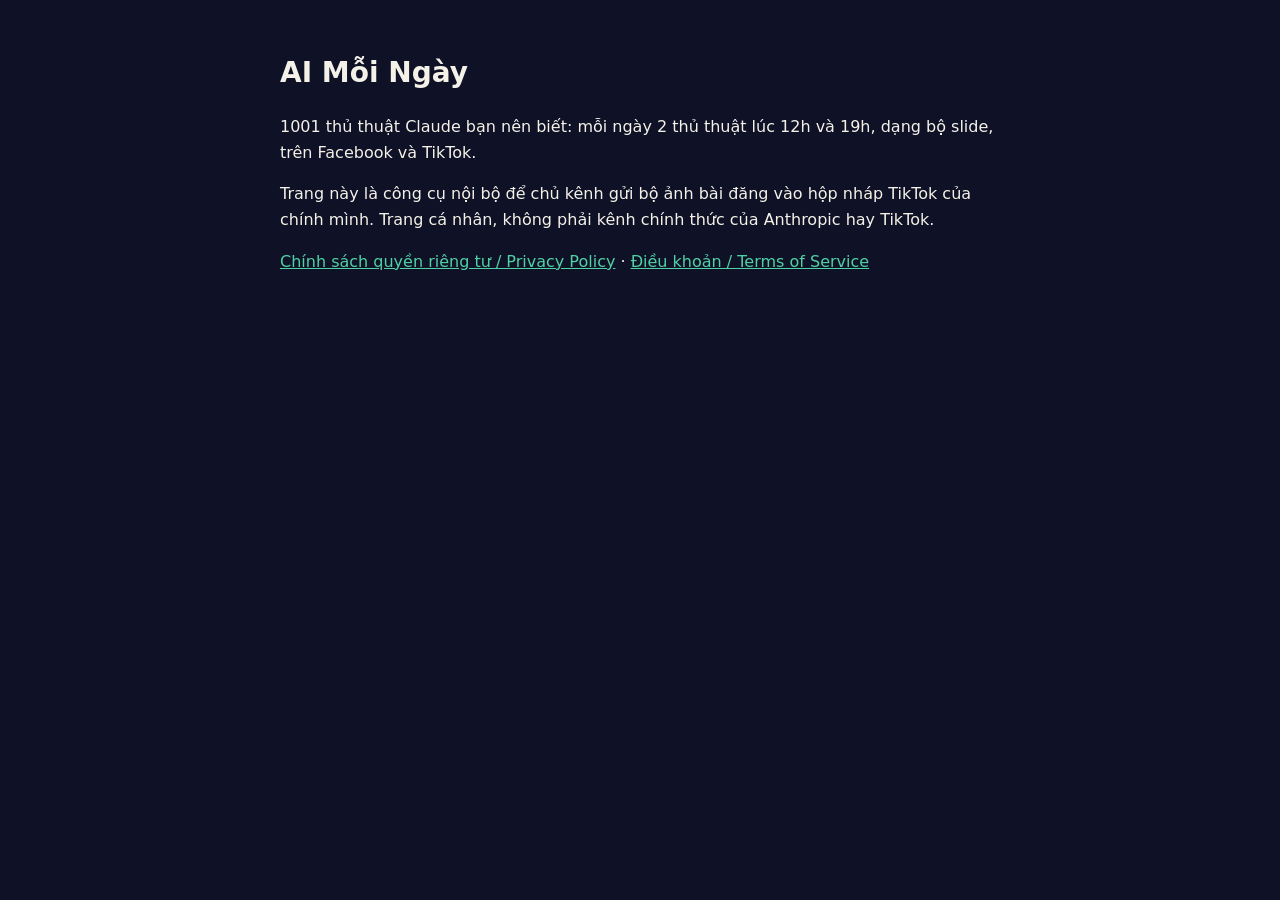
==== index.html @ 9f1babc6 "Trang cong khai cho TikTok: gioi thieu, chinh sach, dieu khoan, trang nhan ma Co-Authored-By: Claude" ====
<!doctype html><html lang="vi"><head><meta charset="utf-8"><meta name="viewport" content="width=device-width,initial-scale=1">
<title>AI Mỗi Ngày</title><link rel="stylesheet" href="style.css"></head><body><main>
<h1>AI Mỗi Ngày</h1>
<p>1001 thủ thuật Claude bạn nên biết: mỗi ngày 2 thủ thuật lúc 12h và 19h, dạng bộ slide, trên Facebook và TikTok.</p>
<p>Trang này là công cụ nội bộ để chủ kênh gửi bộ ảnh bài đăng vào hộp nháp TikTok của chính mình.
Trang cá nhân, không phải kênh chính thức của Anthropic hay TikTok.</p>
<p><a href="privacy.html">Chính sách quyền riêng tư / Privacy Policy</a> · <a href="terms.html">Điều khoản / Terms of Service</a></p>
</main></body></html>
---- style.css ----
:root{--bg:#0f1126;--fg:#f4f1e8;--mut:#a9acc9;--acc:#4FD1A5}
body{background:var(--bg);color:var(--fg);font:16px/1.6 system-ui,-apple-system,"Segoe UI",sans-serif;margin:0;padding:32px 16px}
main{max-width:720px;margin:0 auto}h1{font-size:28px}h2{font-size:20px;margin-top:28px}a{color:var(--acc)}small{color:var(--mut)}
code{background:#1e2048;padding:8px 12px;border-radius:8px;display:block;word-break:break-all;font-size:18px}
button{background:var(--acc);border:0;border-radius:8px;padding:10px 18px;font-size:16px;margin-top:12px;cursor:pointer}
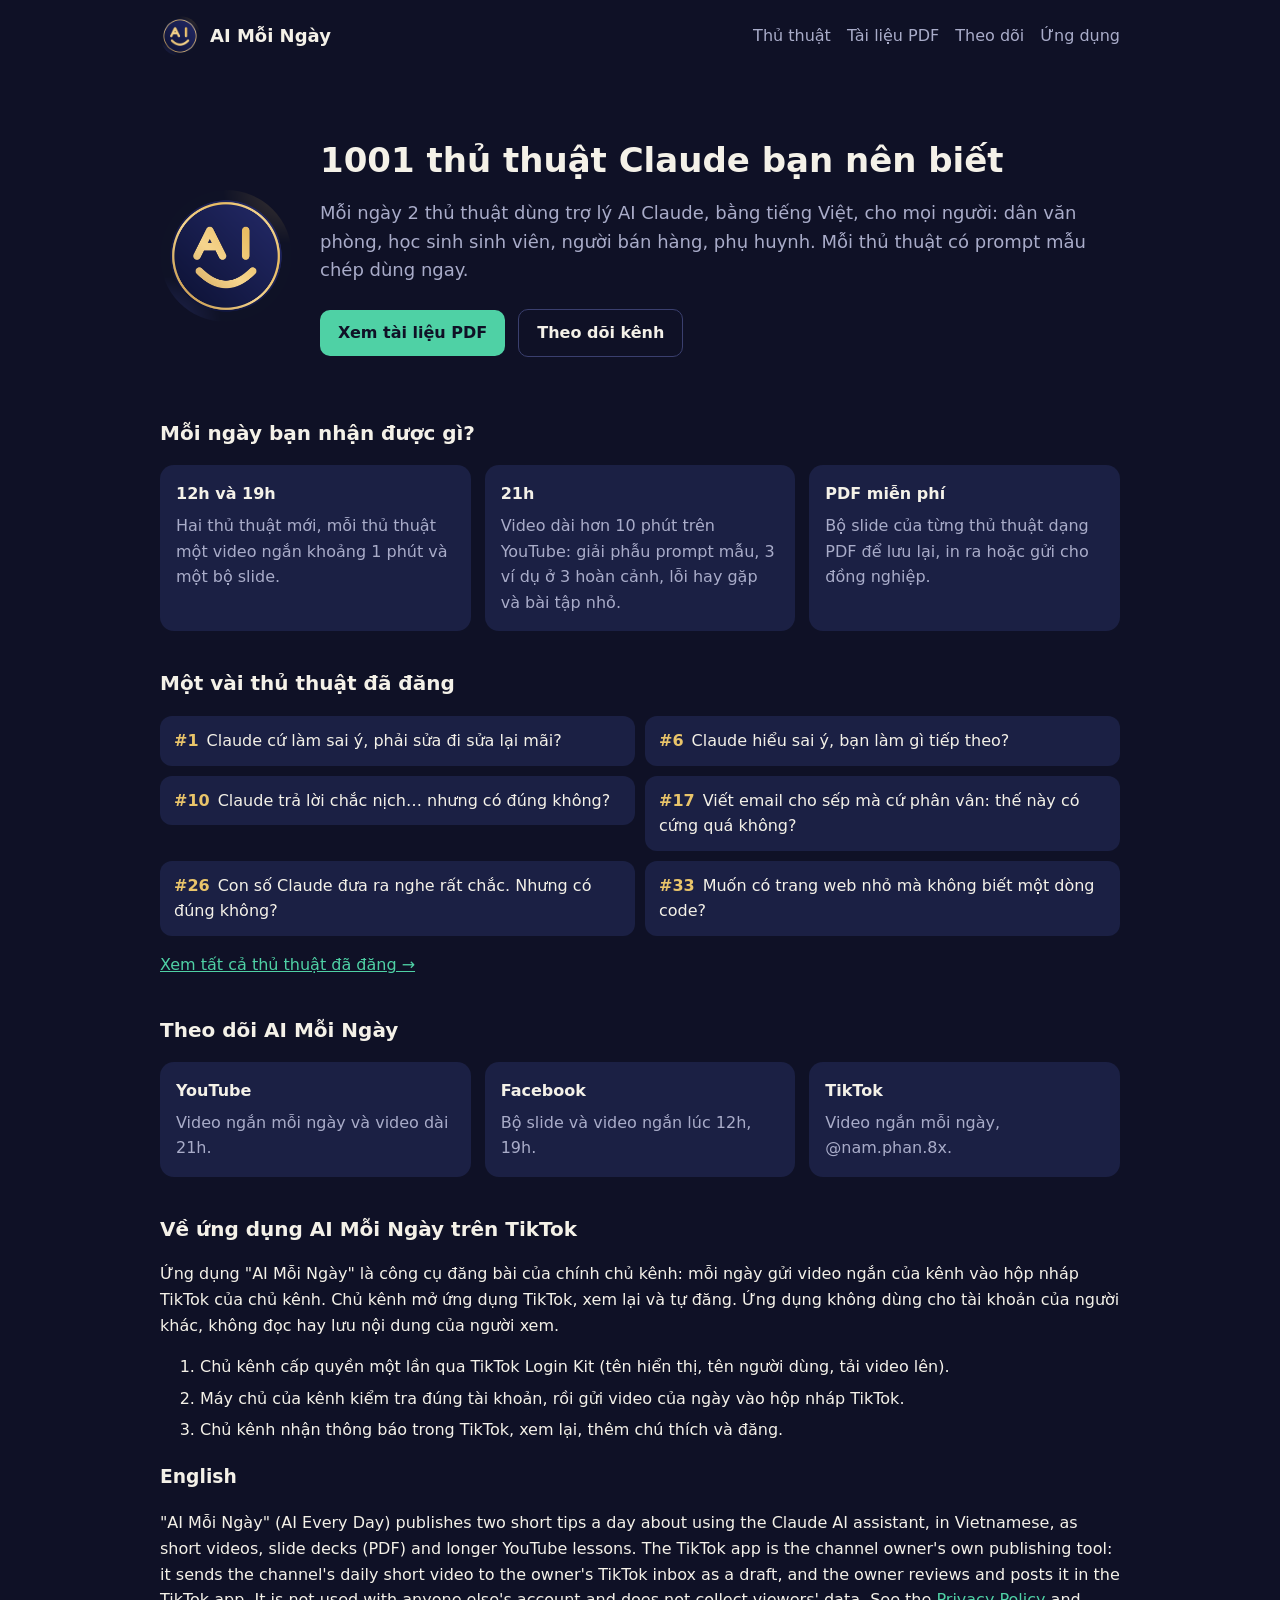
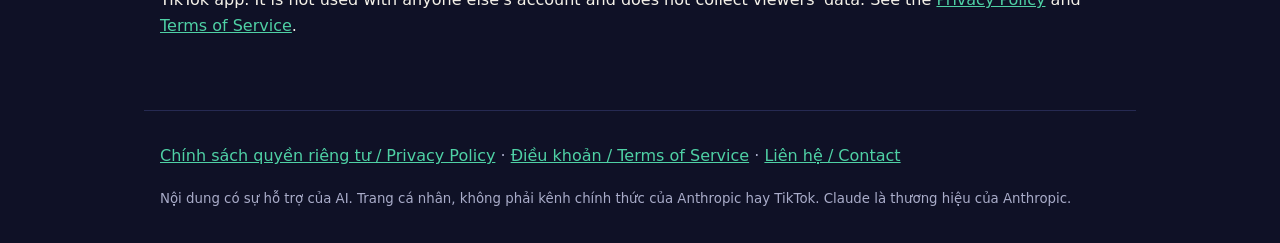
==== commit b52a1e10: "Trang chu day du + favicon trung icon app TikTok; chinh sach / dieu khoan: gui video (TikTok review " ====
--- a/index.html
+++ b/index.html
@@ -1,8 +1,79 @@
-<!doctype html><html lang="vi"><head><meta charset="utf-8"><meta name="viewport" content="width=device-width,initial-scale=1">
-<title>AI Mỗi Ngày</title><link rel="stylesheet" href="style.css"></head><body><main>
-<h1>AI Mỗi Ngày</h1>
-<p>1001 thủ thuật Claude bạn nên biết: mỗi ngày 2 thủ thuật lúc 12h và 19h, dạng bộ slide, trên Facebook và TikTok.</p>
-<p>Trang này là công cụ nội bộ để chủ kênh gửi bộ ảnh bài đăng vào hộp nháp TikTok của chính mình.
-Trang cá nhân, không phải kênh chính thức của Anthropic hay TikTok.</p>
-<p><a href="privacy.html">Chính sách quyền riêng tư / Privacy Policy</a> · <a href="terms.html">Điều khoản / Terms of Service</a></p>
-</main></body></html>
+<!doctype html>
+<html lang="vi">
+<head>
+<meta charset="utf-8">
+<meta name="viewport" content="width=device-width,initial-scale=1">
+<title>AI Mỗi Ngày · 1001 thủ thuật Claude bạn nên biết</title>
+<meta name="description" content="Mỗi ngày 2 thủ thuật dùng trợ lý AI Claude bằng tiếng Việt: video ngắn, bộ slide PDF và video dài có ví dụ, bài tập.">
+<link rel="icon" href="favicon.ico" sizes="any">
+<link rel="icon" type="image/png" sizes="32x32" href="favicon-32.png">
+<link rel="icon" type="image/png" sizes="192x192" href="favicon-192.png">
+<link rel="apple-touch-icon" href="apple-touch-icon.png">
+<meta property="og:title" content="AI Mỗi Ngày · 1001 thủ thuật Claude bạn nên biết">
+<meta property="og:image" content="https://namphan305.github.io/ai-moi-ngay-media/icon-512.png">
+<link rel="stylesheet" href="style.css">
+</head>
+<body class="home">
+<header class="top">
+  <a class="brand" href="./"><img src="favicon-192.png" alt="" width="40" height="40"><span>AI Mỗi Ngày</span></a>
+  <nav><a href="#thu-thuat">Thủ thuật</a><a href="tai-lieu/">Tài liệu PDF</a><a href="#theo-doi">Theo dõi</a><a href="#ung-dung">Ứng dụng</a></nav>
+</header>
+<main>
+<section class="hero">
+  <img src="icon-512.png" alt="Logo AI Mỗi Ngày" width="132" height="132">
+  <div>
+    <h1>1001 thủ thuật Claude bạn nên biết</h1>
+    <p class="lead">Mỗi ngày 2 thủ thuật dùng trợ lý AI Claude, bằng tiếng Việt, cho mọi người: dân văn phòng, học sinh sinh viên, người bán hàng, phụ huynh. Mỗi thủ thuật có prompt mẫu chép dùng ngay.</p>
+    <p><a class="btn" href="tai-lieu/">Xem tài liệu PDF</a> <a class="btn ghost" href="#theo-doi">Theo dõi kênh</a></p>
+  </div>
+</section>
+
+<section>
+  <h2>Mỗi ngày bạn nhận được gì?</h2>
+  <div class="grid3">
+    <div class="card"><b>12h và 19h</b><p>Hai thủ thuật mới, mỗi thủ thuật một video ngắn khoảng 1 phút và một bộ slide.</p></div>
+    <div class="card"><b>21h</b><p>Video dài hơn 10 phút trên YouTube: giải phẫu prompt mẫu, 3 ví dụ ở 3 hoàn cảnh, lỗi hay gặp và bài tập nhỏ.</p></div>
+    <div class="card"><b>PDF miễn phí</b><p>Bộ slide của từng thủ thuật dạng PDF để lưu lại, in ra hoặc gửi cho đồng nghiệp.</p></div>
+  </div>
+</section>
+
+<section id="thu-thuat">
+  <h2>Một vài thủ thuật đã đăng</h2>
+  <ul class="tips">
+    <li><a href="tai-lieu/0001.pdf"><span>#1</span>Claude cứ làm sai ý, phải sửa đi sửa lại mãi?</a></li>
+    <li><a href="tai-lieu/0006.pdf"><span>#6</span>Claude hiểu sai ý, bạn làm gì tiếp theo?</a></li>
+    <li><a href="tai-lieu/0010.pdf"><span>#10</span>Claude trả lời chắc nịch… nhưng có đúng không?</a></li>
+    <li><a href="tai-lieu/0017.pdf"><span>#17</span>Viết email cho sếp mà cứ phân vân: thế này có cứng quá không?</a></li>
+    <li><a href="tai-lieu/0026.pdf"><span>#26</span>Con số Claude đưa ra nghe rất chắc. Nhưng có đúng không?</a></li>
+    <li><a href="tai-lieu/0033.pdf"><span>#33</span>Muốn có trang web nhỏ mà không biết một dòng code?</a></li>
+  </ul>
+  <p><a href="tai-lieu/">Xem tất cả thủ thuật đã đăng →</a></p>
+</section>
+
+<section id="theo-doi">
+  <h2>Theo dõi AI Mỗi Ngày</h2>
+  <div class="grid3">
+    <a class="card link" href="https://www.youtube.com/@aimoingay1001"><b>YouTube</b><p>Video ngắn mỗi ngày và video dài 21h.</p></a>
+    <a class="card link" href="https://www.facebook.com/61595511296579"><b>Facebook</b><p>Bộ slide và video ngắn lúc 12h, 19h.</p></a>
+    <a class="card link" href="https://www.tiktok.com/@nam.phan.8x"><b>TikTok</b><p>Video ngắn mỗi ngày, @nam.phan.8x.</p></a>
+  </div>
+</section>
+
+<section id="ung-dung">
+  <h2>Về ứng dụng AI Mỗi Ngày trên TikTok</h2>
+  <p>Ứng dụng "AI Mỗi Ngày" là công cụ đăng bài của chính chủ kênh: mỗi ngày gửi video ngắn của kênh vào hộp nháp TikTok của chủ kênh. Chủ kênh mở ứng dụng TikTok, xem lại và tự đăng. Ứng dụng không dùng cho tài khoản của người khác, không đọc hay lưu nội dung của người xem.</p>
+  <ol class="steps">
+    <li>Chủ kênh cấp quyền một lần qua TikTok Login Kit (tên hiển thị, tên người dùng, tải video lên).</li>
+    <li>Máy chủ của kênh kiểm tra đúng tài khoản, rồi gửi video của ngày vào hộp nháp TikTok.</li>
+    <li>Chủ kênh nhận thông báo trong TikTok, xem lại, thêm chú thích và đăng.</li>
+  </ol>
+  <h3>English</h3>
+  <p>"AI Mỗi Ngày" (AI Every Day) publishes two short tips a day about using the Claude AI assistant, in Vietnamese, as short videos, slide decks (PDF) and longer YouTube lessons. The TikTok app is the channel owner's own publishing tool: it sends the channel's daily short video to the owner's TikTok inbox as a draft, and the owner reviews and posts it in the TikTok app. It is not used with anyone else's account and does not collect viewers' data. See the <a href="privacy.html">Privacy Policy</a> and <a href="terms.html">Terms of Service</a>.</p>
+</section>
+</main>
+<footer>
+  <p><a href="privacy.html">Chính sách quyền riêng tư / Privacy Policy</a> · <a href="terms.html">Điều khoản / Terms of Service</a> · <a href="https://github.com/namphan305/ai-moi-ngay-media/issues">Liên hệ / Contact</a></p>
+  <p><small>Nội dung có sự hỗ trợ của AI. Trang cá nhân, không phải kênh chính thức của Anthropic hay TikTok. Claude là thương hiệu của Anthropic.</small></p>
+</footer>
+</body>
+</html>
--- a/style.css
+++ b/style.css
@@ -3,3 +3,20 @@
 main{max-width:720px;margin:0 auto}h1{font-size:28px}h2{font-size:20px;margin-top:28px}a{color:var(--acc)}small{color:var(--mut)}
 code{background:#1e2048;padding:8px 12px;border-radius:8px;display:block;word-break:break-all;font-size:18px}
 button{background:var(--acc);border:0;border-radius:8px;padding:10px 18px;font-size:16px;margin-top:12px;cursor:pointer}
+/* trang chủ */
+.home{padding:0}.home main{max-width:960px;padding:0 16px 32px}
+.top{display:flex;align-items:center;justify-content:space-between;flex-wrap:wrap;gap:8px;max-width:960px;margin:0 auto;padding:16px}
+.brand{display:flex;align-items:center;gap:10px;color:var(--fg);text-decoration:none;font-weight:700;font-size:18px}.brand img{border-radius:50%}
+.top nav a{margin-left:16px;color:var(--mut);text-decoration:none}.top nav a:hover{color:var(--fg)}
+.hero{display:flex;gap:28px;align-items:center;padding:32px 0 8px}.hero img{border-radius:50%;flex:none}
+.hero h1{font-size:34px;line-height:1.2;margin:0 0 12px}.lead{font-size:18px;color:var(--mut)}
+.btn{display:inline-block;background:var(--acc);color:#0f1126;padding:10px 18px;border-radius:10px;text-decoration:none;font-weight:600;margin:6px 8px 0 0}
+.btn.ghost{background:transparent;color:var(--fg);border:1px solid #3a3f6e}
+section{margin-top:36px}.grid3{display:grid;grid-template-columns:repeat(3,1fr);gap:14px}
+.card{background:#1b2044;border-radius:14px;padding:16px;color:var(--fg)}.card p{margin:6px 0 0;color:var(--mut)}
+.card.link{text-decoration:none}.card.link:hover{outline:1px solid var(--acc)}
+.tips{list-style:none;padding:0;display:grid;grid-template-columns:1fr 1fr;gap:10px}
+.tips a{display:block;background:#1b2044;border-radius:12px;padding:12px 14px;color:var(--fg);text-decoration:none}
+.tips span{color:#e9c46a;font-weight:700;margin-right:8px}.steps li{margin:6px 0}
+footer{max-width:960px;margin:24px auto 0;padding:16px;border-top:1px solid #262a52;color:var(--mut)}
+@media (max-width:700px){.hero{flex-direction:column;text-align:center}.grid3,.tips{grid-template-columns:1fr}.top nav a{margin:0 12px 0 0}}
